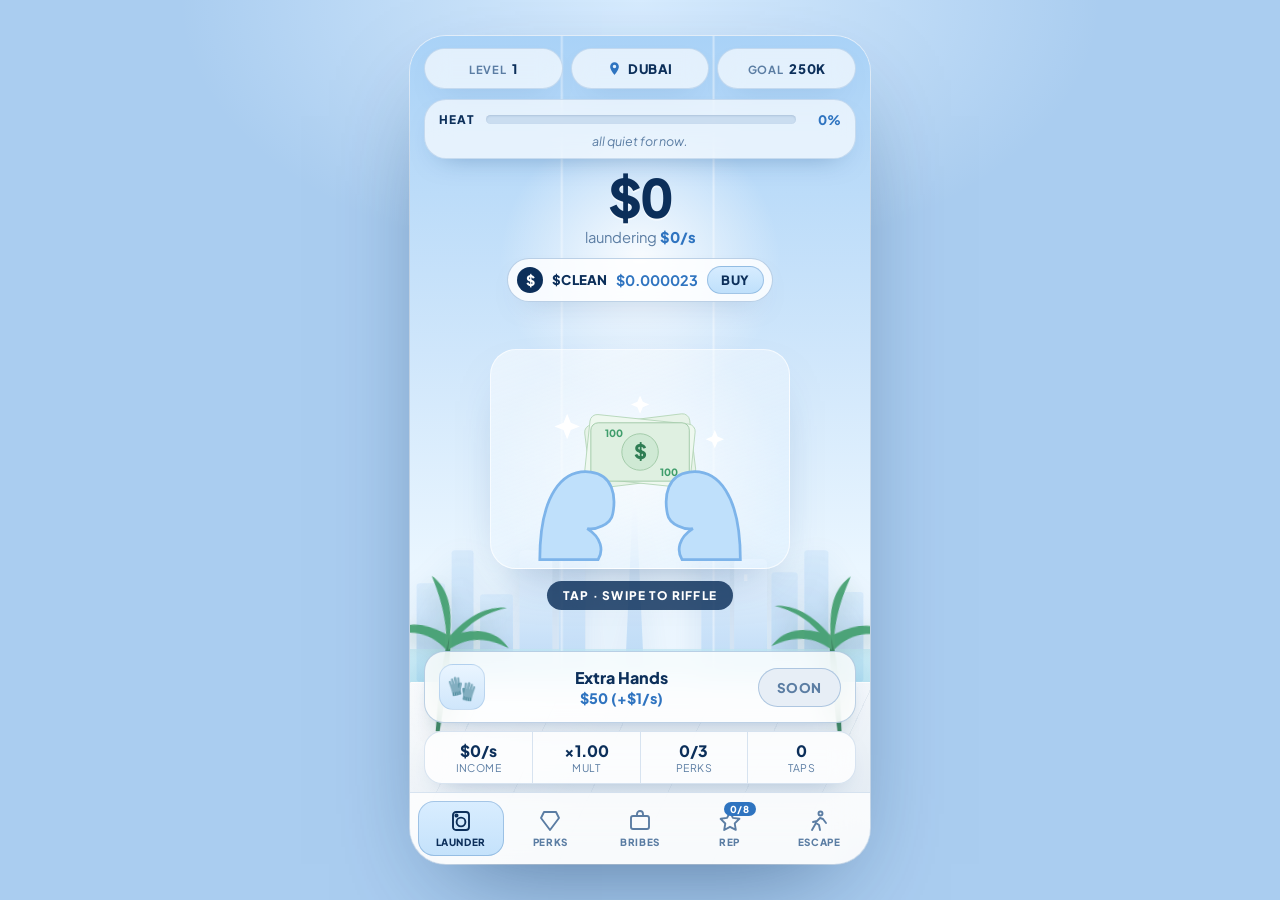
==== clean-hands-game/index.html @ 732ecd37 "game: standalone Clean Hands, Dirty Money design deliverable A self-contained tap+idle launderer bui" ====
<!doctype html>
<html lang="en">
  <head>
    <meta charset="UTF-8" />
    <meta
      name="viewport"
      content="width=device-width, initial-scale=1.0, maximum-scale=1.0, user-scalable=no, viewport-fit=cover"
    />
    <title>Clean Hands, Dirty Money</title>
    <meta name="theme-color" content="#bfe1ff" />
    <link rel="preconnect" href="https://fonts.googleapis.com" />
    <link rel="preconnect" href="https://fonts.gstatic.com" crossorigin />
    <link
      href="https://fonts.googleapis.com/css2?family=Fraunces:opsz,wght@9..144,500;9..144,600;9..144,700&family=Plus+Jakarta+Sans:wght@500;600;700;800&display=swap"
      rel="stylesheet"
    />
    <link rel="stylesheet" href="game.css" />
  </head>
  <body>
    <div class="phone" id="app">
      <!-- ===================== SCENE (parallax background) ===================== -->
      <div class="scene" id="scene" aria-hidden="true">
        <div class="sky"></div>
        <div class="sun"></div>
        <svg class="skyline" viewBox="0 0 420 240" preserveAspectRatio="xMidYMax meet">
          <defs>
            <linearGradient id="tower" x1="0" y1="0" x2="0" y2="1">
              <stop offset="0" stop-color="#cfe6fb" />
              <stop offset="1" stop-color="#9cc4ee" />
            </linearGradient>
            <linearGradient id="towerHi" x1="0" y1="0" x2="0" y2="1">
              <stop offset="0" stop-color="#eaf5ff" />
              <stop offset="1" stop-color="#b6d6f5" />
            </linearGradient>
          </defs>
          <!-- back row -->
          <g fill="url(#tower)" opacity="0.7">
            <rect x="6" y="150" width="26" height="90" rx="3" />
            <rect x="38" y="120" width="20" height="120" rx="3" />
            <rect x="64" y="160" width="30" height="80" rx="3" />
            <rect x="330" y="140" width="24" height="100" rx="3" />
            <rect x="360" y="120" width="22" height="120" rx="3" />
            <rect x="388" y="158" width="26" height="82" rx="3" />
          </g>
          <!-- front row -->
          <g fill="url(#towerHi)">
            <rect x="100" y="120" width="30" height="120" rx="4" />
            <rect x="136" y="96" width="24" height="144" rx="4" />
            <rect x="266" y="104" width="26" height="136" rx="4" />
            <rect x="296" y="128" width="30" height="112" rx="4" />
            <!-- Burj-like spire -->
            <path d="M196 240 L205 40 L214 240 Z" />
            <rect x="201" y="20" width="8" height="36" rx="3" />
          </g>
          <!-- window dots -->
          <g fill="#ffffff" opacity="0.5">
            <rect x="142" y="110" width="3" height="6" />
            <rect x="150" y="124" width="3" height="6" />
            <rect x="272" y="118" width="3" height="6" />
            <rect x="305" y="142" width="3" height="6" />
          </g>
        </svg>
        <div class="lagoon"></div>
        <div class="floor"></div>
        <div class="mullions"></div>
        <svg class="palm palm-l" viewBox="0 0 120 160">
          <g fill="#3f9d6b">
            <path d="M60 160 C58 110 56 80 60 60 C64 80 66 110 64 160 Z" fill="#2f7d54" />
            <path d="M60 64 C30 50 12 56 0 70 C26 60 44 64 60 78 Z" />
            <path d="M60 64 C40 36 20 30 6 30 C30 38 44 50 60 76 Z" />
            <path d="M60 64 C60 30 70 14 84 6 C72 30 66 44 62 74 Z" />
            <path d="M60 64 C92 50 110 56 120 70 C96 60 78 64 62 78 Z" />
          </g>
        </svg>
        <svg class="palm palm-r" viewBox="0 0 120 160">
          <g fill="#3f9d6b">
            <path d="M60 160 C58 110 56 80 60 60 C64 80 66 110 64 160 Z" fill="#2f7d54" />
            <path d="M60 64 C30 50 12 56 0 70 C26 60 44 64 60 78 Z" />
            <path d="M60 64 C40 36 20 30 6 30 C30 38 44 50 60 76 Z" />
            <path d="M60 64 C60 30 70 14 84 6 C72 30 66 44 62 74 Z" />
            <path d="M60 64 C92 50 110 56 120 70 C96 60 78 64 62 78 Z" />
          </g>
        </svg>
      </div>

      <!-- ===================== HUD (top) ===================== -->
      <header class="hud">
        <div class="pills">
          <div class="pill"><span class="pk">LEVEL</span><span class="pv" id="ui-level">1</span></div>
          <button class="pill loc" id="ui-loc-btn" type="button">
            <svg viewBox="0 0 24 24" class="pin"><path d="M12 2a7 7 0 0 0-7 7c0 5 7 13 7 13s7-8 7-13a7 7 0 0 0-7-7Zm0 9.5A2.5 2.5 0 1 1 12 6a2.5 2.5 0 0 1 0 5.5Z"/></svg>
            <span id="ui-loc">DUBAI</span>
          </button>
          <div class="pill"><span class="pk">GOAL</span><span class="pv" id="ui-goal">10K</span></div>
        </div>

        <div class="heat card">
          <div class="heat-line">
            <span class="heat-k">HEAT</span>
            <div class="heat-track"><i class="heat-fill" id="ui-heatfill"></i></div>
            <span class="heat-v" id="ui-heatpct">0%</span>
          </div>
          <div class="heat-sub" id="ui-heatsub">all quiet for now.</div>
        </div>

        <div class="counter">
          <div class="cash" id="ui-cash">$0</div>
          <div class="rate">laundering <b id="ui-rate">$0/s</b></div>
        </div>

        <button class="clean" id="ui-buy" type="button">
          <span class="clean-ico">$</span>
          <span class="clean-name">$CLEAN</span>
          <span class="clean-price" id="ui-price">$0.000023</span>
          <span class="clean-go">BUY</span>
        </button>
      </header>

      <!-- ===================== STAGE ===================== -->
      <main class="stage">
        <section class="view view-launder" id="view-launder">
          <button class="tap" id="ui-tap" type="button" aria-label="Launder money">
            <span class="tap-glow"></span>
            <span class="tap-card">
              <svg class="hands" viewBox="0 0 300 220">
                <!-- cash fan -->
                <g class="cash-stack">
                  <rect x="92" y="66" width="116" height="70" rx="8" fill="#e7f3e8" stroke="#b7d8bb" transform="rotate(-7 150 100)"/>
                  <rect x="92" y="66" width="116" height="70" rx="8" fill="#eef8ef" stroke="#b7d8bb" transform="rotate(6 150 100)"/>
                  <rect x="96" y="70" width="108" height="64" rx="8" fill="#dff0e1" stroke="#9fc9a5"/>
                  <circle cx="150" cy="102" r="20" fill="#cfe9d4" stroke="#9fc9a5"/>
                  <text x="150" y="110" text-anchor="middle" font-size="22" font-weight="800" fill="#2f7d54">$</text>
                  <text x="112" y="86" font-size="11" font-weight="800" fill="#3f9d6b">100</text>
                  <text x="172" y="128" font-size="11" font-weight="800" fill="#3f9d6b">100</text>
                </g>
                <!-- gloved hands -->
                <g class="glove glove-l">
                  <path d="M40 220 C40 150 64 120 96 124 C120 127 124 150 120 170 C118 182 100 188 92 186 C108 196 110 210 104 220 Z" fill="#bfe0fb" stroke="#7db4ea" stroke-width="3"/>
                </g>
                <g class="glove glove-r">
                  <path d="M260 220 C260 150 236 120 204 124 C180 127 176 150 180 170 C182 182 200 188 208 186 C192 196 190 210 196 220 Z" fill="#bfe0fb" stroke="#7db4ea" stroke-width="3"/>
                </g>
                <!-- sparkles -->
                <g class="sparks" fill="#ffffff">
                  <path d="M70 60 l4 10 10 4 -10 4 -4 10 -4 -10 -10 -4 10 -4 Z"/>
                  <path d="M232 78 l3 7 7 3 -7 3 -3 7 -3 -7 -7 -3 7 -3 Z"/>
                  <path d="M150 40 l3 7 7 3 -7 3 -3 7 -3 -7 -7 -3 7 -3 Z"/>
                </g>
              </svg>
            </span>
            <span class="tap-hint">TAP · SWIPE TO RIFFLE</span>
            <span class="floaters" id="ui-floaters"></span>
          </button>
        </section>

        <section class="view panel" id="view-perks" hidden><div class="list" id="list-perks"></div></section>
        <section class="view panel" id="view-bribes" hidden><div class="list" id="list-bribes"></div></section>
        <section class="view panel" id="view-rep" hidden><div class="list" id="list-rep"></div></section>
        <section class="view panel" id="view-escape" hidden><div class="list" id="list-escape"></div></section>
      </main>

      <!-- ===================== DOCK (featured upgrade + stats) ===================== -->
      <div class="dock" id="ui-dock">
        <button class="feat" id="ui-feat" type="button">
          <span class="feat-ico" id="ui-feat-ico">🧤</span>
          <span class="feat-meta">
            <b id="ui-feat-name">Extra Hands</b>
            <i id="ui-feat-cost">$50</i>
          </span>
          <span class="feat-cta" id="ui-feat-cta">BUY</span>
        </button>
        <div class="stats">
          <div class="stat"><b id="ui-s1">$0/s</b><span>income</span></div>
          <div class="stat"><b id="ui-s2">×1</b><span>mult</span></div>
          <div class="stat"><b id="ui-s3">0/3</b><span>perks</span></div>
          <div class="stat"><b id="ui-s4">0</b><span>taps</span></div>
        </div>
      </div>

      <!-- ===================== BOTTOM NAV ===================== -->
      <nav class="nav" id="ui-nav">
        <button class="nav-btn on" data-tab="launder" type="button">
          <svg viewBox="0 0 24 24"><rect x="4" y="3" width="16" height="18" rx="3"/><circle cx="12" cy="13" r="4.4"/><circle cx="7.5" cy="6.5" r="1.1"/></svg>
          <span>LAUNDER</span>
        </button>
        <button class="nav-btn" data-tab="perks" type="button">
          <svg viewBox="0 0 24 24"><path d="M6 3h12l3 6-9 12L3 9z"/></svg>
          <span>PERKS</span>
        </button>
        <button class="nav-btn" data-tab="bribes" type="button">
          <svg viewBox="0 0 24 24"><rect x="3" y="7" width="18" height="13" rx="2"/><path d="M9 7V5a3 3 0 0 1 6 0v2"/></svg>
          <span>BRIBES</span>
        </button>
        <button class="nav-btn" data-tab="rep" type="button">
          <svg viewBox="0 0 24 24"><path d="M12 3l2.9 5.9 6.5.9-4.7 4.6 1.1 6.5L12 17.8 6.2 21l1.1-6.5L2.6 9.8l6.5-.9z"/></svg>
          <span>REP</span>
          <i class="badge" id="ui-repbadge">0/8</i>
        </button>
        <button class="nav-btn" data-tab="escape" type="button">
          <svg viewBox="0 0 24 24"><circle cx="13.5" cy="4.5" r="2"/><path d="M5 21l4-7 3 2 1 5M13 9l-3 3-4 1M13 9l3 1 3 4"/></svg>
          <span>ESCAPE</span>
        </button>
      </nav>

      <!-- ===================== OVERLAYS ===================== -->
      <div class="bust" id="ui-bust"><div class="bust-card"><b>BUSTED</b><span id="ui-bust-sub">the feds took a cut.</span></div></div>
      <div class="hype" id="ui-hype"></div>
      <div class="toast" id="ui-toast"></div>
    </div>

    <script src="game.js"></script>
  </body>
</html>
---- clean-hands-game/game.css ----
/* ======================================================================
   Clean Hands, Dirty Money — standalone game styles
   Light, airy, luxury. Glassmorphism over a Dubai skyline scene.
   ====================================================================== */
:root {
  --sky-1: #bfe1ff;
  --sky-2: #e7f4ff;
  --sky-3: #f4faff;
  --ink: #143a63;
  --ink-deep: #0c2f5a;
  --ink-2: #2f74c0;
  --muted: #5b7da3;
  --glass: rgba(255, 255, 255, 0.66);
  --glass-2: rgba(255, 255, 255, 0.82);
  --line: rgba(27, 93, 166, 0.16);
  --line-2: rgba(27, 93, 166, 0.28);
  --green: #2f9e63;
  --amber: #ff9f43;
  --red: #ff5a4d;
  --gold: #e8b53a;
  --shadow: 0 22px 54px -30px rgba(20, 70, 130, 0.55);
  --shadow-sm: 0 12px 28px -18px rgba(20, 70, 130, 0.5);
  --r: 22px;
}
* {
  margin: 0;
  padding: 0;
  box-sizing: border-box;
  -webkit-tap-highlight-color: transparent;
}
:focus-visible {
  outline: 2.5px solid var(--ink-deep);
  outline-offset: 2px;
  border-radius: 6px;
}
html,
body {
  height: 100%;
}
body {
  font-family: 'Plus Jakarta Sans', system-ui, sans-serif;
  color: var(--ink);
  background: #cfe6fb;
  overflow: hidden;
  -webkit-font-smoothing: antialiased;
}

/* phone frame — centered, mobile-first */
.phone {
  position: relative;
  width: min(100vw, 460px);
  height: 100dvh;
  max-height: 940px;
  margin: 0 auto;
  overflow: hidden;
  display: flex;
  flex-direction: column;
  isolation: isolate;
  background: linear-gradient(var(--sky-1), var(--sky-2) 46%, var(--sky-3));
  box-shadow: 0 0 0 1px rgba(255, 255, 255, 0.5);
}
@media (min-width: 480px) {
  body {
    display: grid;
    place-items: center;
    background:
      radial-gradient(60% 50% at 50% 0, #d7ecff 0, transparent 60%), #aacdf0;
  }
  .phone {
    height: 92dvh;
    border-radius: 36px;
    box-shadow: 0 40px 100px -40px rgba(12, 47, 90, 0.6), 0 0 0 1px rgba(255, 255, 255, 0.6);
  }
}

/* ============================ SCENE ============================ */
.scene {
  position: absolute;
  inset: 0;
  z-index: 0;
  pointer-events: none;
  overflow: hidden;
}
.sky {
  position: absolute;
  inset: 0;
  background: linear-gradient(#a9d2f7 0, #cfe6fb 38%, #eaf6ff 64%, #f6fbff 100%);
}
.sun {
  position: absolute;
  top: 8%;
  left: 50%;
  width: 320px;
  height: 320px;
  transform: translateX(-50%);
  background: radial-gradient(circle, rgba(255, 255, 255, 0.9), rgba(255, 255, 255, 0) 62%);
}
.skyline {
  position: absolute;
  bottom: 22%;
  left: 0;
  width: 100%;
  height: 42%;
  opacity: 0.92;
  filter: drop-shadow(0 10px 18px rgba(60, 110, 170, 0.18));
}
.lagoon {
  position: absolute;
  bottom: 18%;
  left: 0;
  width: 100%;
  height: 8%;
  background: linear-gradient(#bfe6f2, #8fd2e6);
  opacity: 0.7;
}
.floor {
  position: absolute;
  bottom: 0;
  left: 0;
  width: 100%;
  height: 22%;
  background:
    linear-gradient(120deg, rgba(255, 255, 255, 0.5) 0, transparent 40%),
    linear-gradient(#f3f7fb, #dde7f0);
  box-shadow: inset 0 1px 0 rgba(255, 255, 255, 0.8);
}
.floor::after {
  content: '';
  position: absolute;
  inset: 0;
  background:
    repeating-linear-gradient(115deg, rgba(190, 205, 220, 0.25) 0 1px, transparent 1px 70px);
}
/* floor-to-ceiling window mullions */
.mullions {
  position: absolute;
  inset: 0 0 22% 0;
  background:
    linear-gradient(90deg, transparent 0, transparent calc(33% - 2px), rgba(255, 255, 255, 0.7) 33%, transparent calc(33% + 2px)),
    linear-gradient(90deg, transparent 0, transparent calc(66% - 2px), rgba(255, 255, 255, 0.7) 66%, transparent calc(66% + 2px));
  opacity: 0.6;
}
.palm {
  position: absolute;
  width: 120px;
  height: 160px;
  bottom: 16%;
  opacity: 0.9;
  filter: drop-shadow(0 8px 10px rgba(40, 90, 60, 0.25));
}
.palm-l {
  left: -22px;
  transform: scaleX(-1) rotate(-6deg);
}
.palm-r {
  right: -22px;
  transform: rotate(-4deg);
}

/* ============================ HUD ============================ */
.hud {
  position: relative;
  z-index: 3;
  padding: max(12px, env(safe-area-inset-top)) 14px 6px;
  display: flex;
  flex-direction: column;
  gap: 10px;
}
.card {
  background: var(--glass);
  border: 1.5px solid var(--line);
  border-radius: var(--r);
  backdrop-filter: blur(14px);
  -webkit-backdrop-filter: blur(14px);
  box-shadow: var(--shadow-sm);
}
.pills {
  display: flex;
  gap: 8px;
}
.pill {
  flex: 1;
  display: flex;
  align-items: center;
  justify-content: center;
  gap: 6px;
  padding: 11px 8px;
  background: var(--glass);
  border: 1.5px solid var(--line);
  border-radius: 100px;
  backdrop-filter: blur(12px);
  -webkit-backdrop-filter: blur(12px);
  box-shadow: var(--shadow-sm);
  font-size: 0.82rem;
}
.pill.loc {
  font-family: inherit;
  cursor: pointer;
  transition: transform 0.15s, border-color 0.15s;
}
.pill.loc:active {
  transform: scale(0.96);
}
.pin {
  width: 15px;
  height: 15px;
  fill: var(--ink-2);
}
.pk {
  color: var(--muted);
  font-weight: 700;
  letter-spacing: 0.06em;
  font-size: 0.7rem;
}
.pv,
.pill.loc span {
  color: var(--ink-deep);
  font-weight: 800;
  letter-spacing: 0.04em;
}

/* heat */
.heat {
  padding: 11px 14px 9px;
}
.heat-line {
  display: flex;
  align-items: center;
  gap: 11px;
}
.heat-k {
  font-size: 0.74rem;
  font-weight: 800;
  letter-spacing: 0.1em;
  color: var(--ink-deep);
}
.heat-track {
  flex: 1;
  height: 9px;
  border-radius: 100px;
  background: rgba(180, 205, 230, 0.55);
  overflow: hidden;
  box-shadow: inset 0 1px 2px rgba(40, 80, 130, 0.18);
}
.heat-fill {
  display: block;
  height: 100%;
  width: 0%;
  border-radius: 100px;
  background: linear-gradient(90deg, #7ed3a3, #ffcf5a 55%, #ff7a5c);
  background-size: 240px 100%;
  transition: width 0.35s ease;
}
.heat-v {
  font-size: 0.82rem;
  font-weight: 800;
  color: var(--ink-2);
  min-width: 34px;
  text-align: right;
}
.heat-sub {
  margin-top: 5px;
  text-align: center;
  font-size: 0.78rem;
  font-style: italic;
  color: var(--muted);
}
.heat.hot {
  animation: heat-shake 0.5s ease infinite;
}
@keyframes heat-shake {
  0%, 100% { transform: translateX(0); }
  25% { transform: translateX(-2px); }
  75% { transform: translateX(2px); }
}

/* counter */
.counter {
  text-align: center;
  margin-top: 2px;
}
.cash {
  font-weight: 800;
  font-size: clamp(2.3rem, 11vw, 3.3rem);
  line-height: 1;
  letter-spacing: -0.02em;
  color: var(--ink-deep);
  text-shadow: 0 2px 0 rgba(255, 255, 255, 0.6);
  font-variant-numeric: tabular-nums;
}
.cash.pop {
  animation: cash-pop 0.18s ease;
}
@keyframes cash-pop {
  50% { transform: scale(1.035); }
}
.rate {
  margin-top: 4px;
  font-size: 0.92rem;
  color: var(--muted);
}
.rate b {
  color: var(--ink-2);
  font-weight: 800;
}

/* $CLEAN chip */
.clean {
  align-self: center;
  display: inline-flex;
  align-items: center;
  gap: 9px;
  margin-top: 2px;
  padding: 7px 8px 7px 9px;
  background: var(--glass-2);
  border: 1.5px solid var(--line-2);
  border-radius: 100px;
  backdrop-filter: blur(12px);
  -webkit-backdrop-filter: blur(12px);
  box-shadow: var(--shadow-sm);
  font-family: inherit;
  cursor: pointer;
  transition: transform 0.15s;
}
.clean:active {
  transform: scale(0.96);
}
.clean-ico {
  display: grid;
  place-items: center;
  width: 26px;
  height: 26px;
  border-radius: 50%;
  background: var(--ink-deep);
  color: #fff;
  font-weight: 800;
  font-size: 0.9rem;
}
.clean-name {
  font-weight: 800;
  color: var(--ink-deep);
  letter-spacing: 0.01em;
}
.clean-price {
  color: var(--ink-2);
  font-weight: 700;
  font-size: 0.9rem;
}
.clean-go {
  padding: 5px 13px;
  border-radius: 100px;
  background: linear-gradient(180deg, #d6ecff, #bfe0fb);
  border: 1px solid var(--line-2);
  color: var(--ink-deep);
  font-weight: 800;
  font-size: 0.8rem;
  letter-spacing: 0.04em;
}

/* ============================ STAGE ============================ */
.stage {
  position: relative;
  z-index: 2;
  flex: 1 1 auto;
  min-height: 0;
  display: flex;
}
.view {
  flex: 1;
  min-height: 0;
  display: flex;
}
.view[hidden] {
  display: none;
}

/* tap zone */
.view-launder {
  align-items: center;
  justify-content: center;
}
.tap {
  position: relative;
  flex: 1;
  align-self: stretch;
  display: flex;
  flex-direction: column;
  align-items: center;
  justify-content: center;
  gap: 12px;
  border: 0;
  background: transparent;
  cursor: pointer;
  font-family: inherit;
}
.tap-glow {
  position: absolute;
  width: min(76vw, 320px);
  aspect-ratio: 1;
  border-radius: 50%;
  background: radial-gradient(circle, rgba(255, 255, 255, 0.85), rgba(190, 224, 251, 0) 64%);
  animation: breathe 3.4s ease-in-out infinite;
}
@keyframes breathe {
  0%, 100% { transform: scale(1); opacity: 0.85; }
  50% { transform: scale(1.07); opacity: 1; }
}
.tap-card {
  position: relative;
  width: min(72vw, 300px);
  aspect-ratio: 300 / 220;
  display: grid;
  place-items: center;
  border-radius: 26px;
  background: linear-gradient(160deg, rgba(255, 255, 255, 0.55), rgba(214, 236, 255, 0.25));
  border: 1.5px solid rgba(255, 255, 255, 0.7);
  box-shadow: var(--shadow);
  transition: transform 0.08s ease;
}
.tap:active .tap-card {
  transform: scale(0.95);
}
.hands {
  width: 92%;
  height: 92%;
  overflow: visible;
}
.cash-stack {
  transform-origin: 150px 100px;
}
.tap:active .cash-stack {
  animation: riffle 0.22s ease;
}
@keyframes riffle {
  50% { transform: translateY(-6px) rotate(-2deg); }
}
.sparks {
  animation: twinkle 2.6s ease-in-out infinite;
}
@keyframes twinkle {
  0%, 100% { opacity: 0.45; }
  50% { opacity: 1; }
}
.tap-hint {
  position: relative;
  padding: 7px 16px;
  border-radius: 100px;
  background: rgba(12, 47, 90, 0.82);
  color: #fff;
  font-size: 0.74rem;
  font-weight: 800;
  letter-spacing: 0.1em;
}

/* floating +$ on tap */
.floaters {
  position: absolute;
  inset: 0;
  pointer-events: none;
  overflow: visible;
}
.float {
  position: absolute;
  font-weight: 800;
  font-size: 1.1rem;
  color: var(--green);
  text-shadow: 0 1px 0 #fff;
  animation: floatup 0.9s ease-out forwards;
}
@keyframes floatup {
  0% { transform: translateY(0) scale(0.8); opacity: 0; }
  20% { opacity: 1; }
  100% { transform: translateY(-90px) scale(1.15); opacity: 0; }
}

/* ============================ PANELS (perks/bribes/rep/escape) ============================ */
.panel {
  display: block;
  overflow-y: auto;
  padding: 4px 14px 14px;
  -webkit-overflow-scrolling: touch;
}
.panel[hidden] {
  display: none;
}
.list {
  display: flex;
  flex-direction: column;
  gap: 10px;
}
.item {
  display: flex;
  align-items: center;
  gap: 12px;
  padding: 13px 14px;
  border: 0;
  width: 100%;
  text-align: left;
  background: var(--glass-2);
  border: 1.5px solid var(--line);
  border-radius: 18px;
  backdrop-filter: blur(12px);
  -webkit-backdrop-filter: blur(12px);
  box-shadow: var(--shadow-sm);
  font-family: inherit;
  cursor: pointer;
  transition: transform 0.12s, border-color 0.15s, opacity 0.2s;
}
.item:active {
  transform: scale(0.98);
}
.item.afford {
  border-color: var(--line-2);
}
.item.locked {
  opacity: 0.55;
  cursor: not-allowed;
}
.item.done {
  border-color: rgba(47, 158, 99, 0.5);
  background: rgba(223, 245, 230, 0.7);
}
.item-ico {
  display: grid;
  place-items: center;
  width: 44px;
  height: 44px;
  flex: none;
  border-radius: 13px;
  background: linear-gradient(180deg, #eaf5ff, #d6ecff);
  border: 1px solid var(--line);
  font-size: 1.4rem;
}
.item-meta {
  flex: 1;
  min-width: 0;
}
.item-meta b {
  display: block;
  color: var(--ink-deep);
  font-weight: 800;
  font-size: 0.96rem;
}
.item-meta span {
  display: block;
  color: var(--muted);
  font-size: 0.78rem;
  margin-top: 1px;
}
.item-cta {
  flex: none;
  padding: 8px 14px;
  border-radius: 100px;
  background: linear-gradient(180deg, #d6ecff, #bfe0fb);
  border: 1px solid var(--line-2);
  color: var(--ink-deep);
  font-weight: 800;
  font-size: 0.82rem;
  white-space: nowrap;
}
.item.locked .item-cta {
  background: #e7eef6;
  color: var(--muted);
}
.panel-head {
  text-align: center;
  padding: 6px 0 2px;
}
.panel-head h2 {
  font-family: 'Fraunces', serif;
  font-size: 1.3rem;
  color: var(--ink-deep);
}
.panel-head p {
  color: var(--muted);
  font-size: 0.84rem;
  margin-top: 2px;
}

/* ============================ DOCK ============================ */
.dock {
  position: relative;
  z-index: 3;
  padding: 0 14px 8px;
  display: flex;
  flex-direction: column;
  gap: 8px;
}
.feat {
  display: flex;
  align-items: center;
  gap: 13px;
  padding: 12px 14px;
  width: 100%;
  background: var(--glass-2);
  border: 1.5px solid var(--line-2);
  border-radius: 20px;
  backdrop-filter: blur(14px);
  -webkit-backdrop-filter: blur(14px);
  box-shadow: var(--shadow-sm);
  font-family: inherit;
  cursor: pointer;
  transition: transform 0.12s, box-shadow 0.2s;
}
.feat:active {
  transform: scale(0.985);
}
.feat.afford {
  box-shadow: 0 0 0 2px rgba(47, 158, 99, 0.35), var(--shadow-sm);
}
.feat-ico {
  display: grid;
  place-items: center;
  width: 46px;
  height: 46px;
  flex: none;
  border-radius: 14px;
  background: linear-gradient(180deg, #eaf5ff, #cfe6fb);
  border: 1px solid var(--line);
  font-size: 1.5rem;
}
.feat-meta {
  flex: 1;
  min-width: 0;
}
.feat-meta b {
  display: block;
  color: var(--ink-deep);
  font-weight: 800;
  font-size: 1rem;
}
.feat-meta i {
  display: block;
  color: var(--ink-2);
  font-weight: 800;
  font-style: normal;
  font-size: 0.9rem;
  margin-top: 1px;
}
.feat-cta {
  flex: none;
  padding: 10px 18px;
  border-radius: 100px;
  background: linear-gradient(180deg, #d6ecff, #bfe0fb);
  border: 1px solid var(--line-2);
  color: var(--ink-deep);
  font-weight: 800;
  letter-spacing: 0.04em;
}
.feat.poor .feat-cta {
  background: #e7eef6;
  color: var(--muted);
}
.dock.hidden {
  display: none;
}

.stats {
  display: flex;
  background: var(--glass-2);
  border: 1.5px solid var(--line);
  border-radius: 18px;
  overflow: hidden;
  backdrop-filter: blur(12px);
  -webkit-backdrop-filter: blur(12px);
  box-shadow: var(--shadow-sm);
}
.stat {
  flex: 1;
  text-align: center;
  padding: 9px 4px;
  border-left: 1px solid var(--line);
}
.stat:first-child {
  border-left: 0;
}
.stat b {
  display: block;
  color: var(--ink-deep);
  font-weight: 800;
  font-size: 0.98rem;
}
.stat span {
  display: block;
  color: var(--muted);
  font-size: 0.66rem;
  letter-spacing: 0.04em;
  text-transform: uppercase;
  margin-top: 1px;
}

/* ============================ NAV ============================ */
.nav {
  position: relative;
  z-index: 4;
  display: flex;
  gap: 4px;
  padding: 8px 8px max(8px, env(safe-area-inset-bottom));
  background: rgba(255, 255, 255, 0.78);
  backdrop-filter: blur(18px);
  -webkit-backdrop-filter: blur(18px);
  border-top: 1.5px solid var(--line);
}
.nav-btn {
  position: relative;
  flex: 1;
  display: flex;
  flex-direction: column;
  align-items: center;
  gap: 3px;
  padding: 8px 2px;
  border: 0;
  border-radius: 16px;
  background: transparent;
  color: var(--muted);
  font-family: inherit;
  font-size: 0.62rem;
  font-weight: 800;
  letter-spacing: 0.06em;
  cursor: pointer;
  transition: color 0.15s, background 0.15s, transform 0.1s;
}
.nav-btn svg {
  width: 24px;
  height: 24px;
  fill: none;
  stroke: currentColor;
  stroke-width: 1.9;
  stroke-linecap: round;
  stroke-linejoin: round;
}
.nav-btn[data-tab='launder'] svg,
.nav-btn[data-tab='perks'] svg {
  fill: none;
}
.nav-btn:active {
  transform: scale(0.92);
}
.nav-btn.on {
  color: var(--ink-deep);
  background: linear-gradient(180deg, #d9edff, #c4e2fb);
  box-shadow: inset 0 0 0 1px var(--line-2);
}
.badge {
  position: absolute;
  top: 1px;
  right: calc(50% - 26px);
  padding: 1px 6px;
  border-radius: 100px;
  background: var(--ink-2);
  color: #fff;
  font-size: 0.6rem;
  font-weight: 800;
  font-style: normal;
}

/* ============================ OVERLAYS ============================ */
.bust {
  position: absolute;
  inset: 0;
  z-index: 9;
  display: grid;
  place-items: center;
  background: rgba(255, 90, 77, 0.18);
  backdrop-filter: blur(2px);
  opacity: 0;
  pointer-events: none;
  transition: opacity 0.2s;
}
.bust.show {
  opacity: 1;
  animation: flash 0.5s ease;
}
@keyframes flash {
  0%, 100% { background: rgba(255, 90, 77, 0.1); }
  30% { background: rgba(255, 90, 77, 0.32); }
}
.bust-card {
  text-align: center;
  padding: 22px 34px;
  border-radius: 22px;
  background: rgba(255, 255, 255, 0.92);
  border: 2px solid var(--red);
  box-shadow: var(--shadow);
  transform: scale(0.8);
  transition: transform 0.25s cubic-bezier(0.2, 0.9, 0.3, 1.4);
}
.bust.show .bust-card {
  transform: scale(1);
}
.bust-card b {
  display: block;
  font-family: 'Fraunces', serif;
  font-size: 2rem;
  color: var(--red);
  letter-spacing: 0.02em;
}
.bust-card span {
  color: var(--muted);
  font-size: 0.84rem;
}

.hype {
  position: absolute;
  inset: 0;
  z-index: 8;
  pointer-events: none;
  overflow: hidden;
}
.confetti {
  position: absolute;
  top: -12px;
  width: 9px;
  height: 14px;
  border-radius: 2px;
  animation: fall linear forwards;
}
@keyframes fall {
  to {
    transform: translateY(110vh) rotate(720deg);
    opacity: 0.2;
  }
}

.toast {
  position: absolute;
  left: 50%;
  bottom: 84px;
  z-index: 10;
  transform: translate(-50%, 12px);
  padding: 11px 18px;
  border-radius: 100px;
  background: rgba(12, 47, 90, 0.94);
  color: #fff;
  font-weight: 700;
  font-size: 0.86rem;
  box-shadow: var(--shadow);
  opacity: 0;
  pointer-events: none;
  transition: opacity 0.25s, transform 0.25s;
}
.toast.show {
  opacity: 1;
  transform: translate(-50%, 0);
}

@media (prefers-reduced-motion: reduce) {
  *,
  *::before,
  *::after {
    animation-duration: 0.01ms !important;
    animation-iteration-count: 1 !important;
    transition-duration: 0.01ms !important;
  }
}
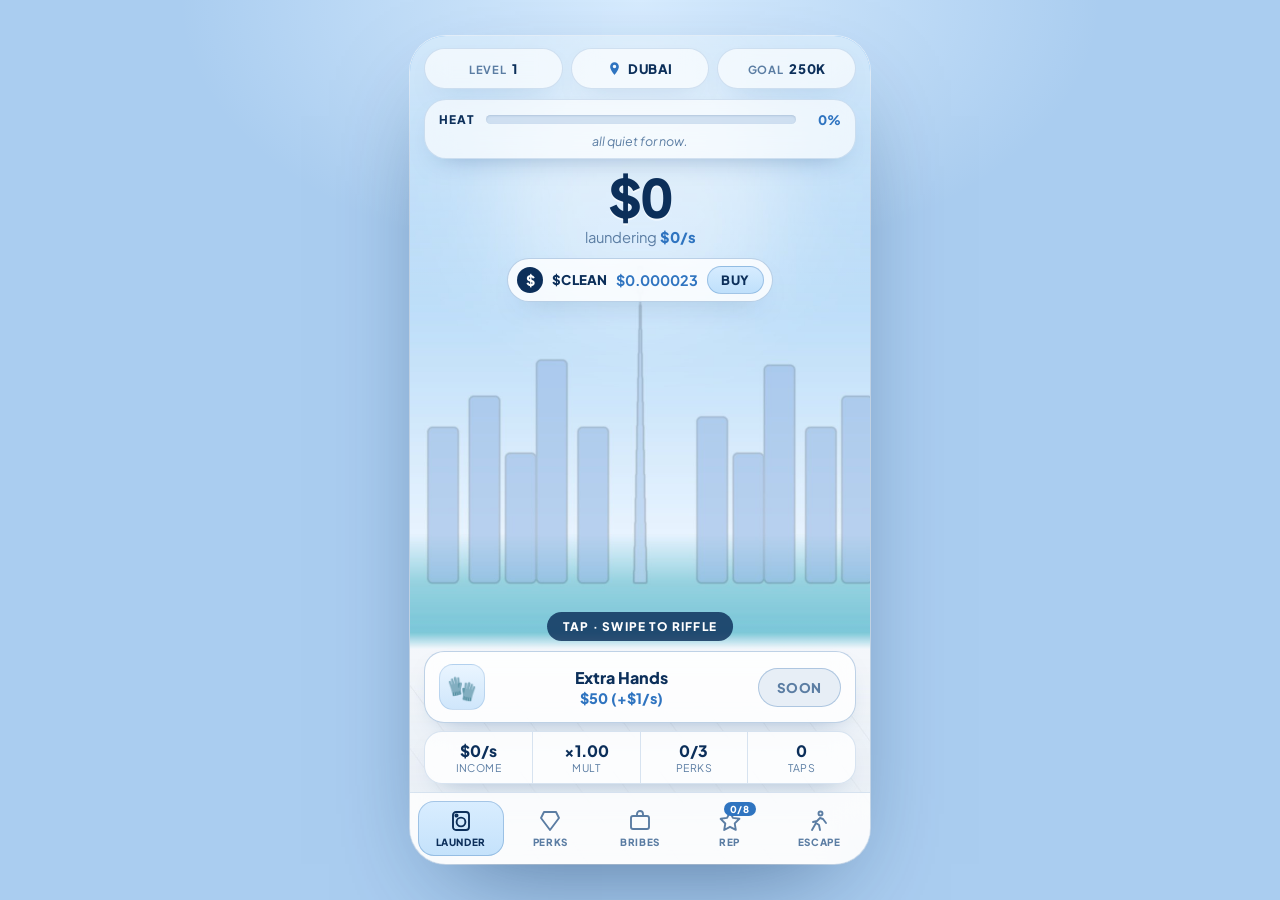
==== commit 5775ca22: "game: full-bleed background-image hero (drop in real art) + tap polish Replace the hand-drawn SVG ha" ====
--- a/clean-hands-game/index.html
+++ b/clean-hands-game/index.html
@@ -19,71 +19,16 @@
   <body>
     <div class="phone" id="app">
       <!-- ===================== SCENE (parallax background) ===================== -->
-      <div class="scene" id="scene" aria-hidden="true">
-        <div class="sky"></div>
-        <div class="sun"></div>
-        <svg class="skyline" viewBox="0 0 420 240" preserveAspectRatio="xMidYMax meet">
-          <defs>
-            <linearGradient id="tower" x1="0" y1="0" x2="0" y2="1">
-              <stop offset="0" stop-color="#cfe6fb" />
-              <stop offset="1" stop-color="#9cc4ee" />
-            </linearGradient>
-            <linearGradient id="towerHi" x1="0" y1="0" x2="0" y2="1">
-              <stop offset="0" stop-color="#eaf5ff" />
-              <stop offset="1" stop-color="#b6d6f5" />
-            </linearGradient>
-          </defs>
-          <!-- back row -->
-          <g fill="url(#tower)" opacity="0.7">
-            <rect x="6" y="150" width="26" height="90" rx="3" />
-            <rect x="38" y="120" width="20" height="120" rx="3" />
-            <rect x="64" y="160" width="30" height="80" rx="3" />
-            <rect x="330" y="140" width="24" height="100" rx="3" />
-            <rect x="360" y="120" width="22" height="120" rx="3" />
-            <rect x="388" y="158" width="26" height="82" rx="3" />
-          </g>
-          <!-- front row -->
-          <g fill="url(#towerHi)">
-            <rect x="100" y="120" width="30" height="120" rx="4" />
-            <rect x="136" y="96" width="24" height="144" rx="4" />
-            <rect x="266" y="104" width="26" height="136" rx="4" />
-            <rect x="296" y="128" width="30" height="112" rx="4" />
-            <!-- Burj-like spire -->
-            <path d="M196 240 L205 40 L214 240 Z" />
-            <rect x="201" y="20" width="8" height="36" rx="3" />
-          </g>
-          <!-- window dots -->
-          <g fill="#ffffff" opacity="0.5">
-            <rect x="142" y="110" width="3" height="6" />
-            <rect x="150" y="124" width="3" height="6" />
-            <rect x="272" y="118" width="3" height="6" />
-            <rect x="305" y="142" width="3" height="6" />
-          </g>
-        </svg>
-        <div class="lagoon"></div>
-        <div class="floor"></div>
-        <div class="mullions"></div>
-        <svg class="palm palm-l" viewBox="0 0 120 160">
-          <g fill="#3f9d6b">
-            <path d="M60 160 C58 110 56 80 60 60 C64 80 66 110 64 160 Z" fill="#2f7d54" />
-            <path d="M60 64 C30 50 12 56 0 70 C26 60 44 64 60 78 Z" />
-            <path d="M60 64 C40 36 20 30 6 30 C30 38 44 50 60 76 Z" />
-            <path d="M60 64 C60 30 70 14 84 6 C72 30 66 44 62 74 Z" />
-            <path d="M60 64 C92 50 110 56 120 70 C96 60 78 64 62 78 Z" />
-          </g>
-        </svg>
-        <svg class="palm palm-r" viewBox="0 0 120 160">
-          <g fill="#3f9d6b">
-            <path d="M60 160 C58 110 56 80 60 60 C64 80 66 110 64 160 Z" fill="#2f7d54" />
-            <path d="M60 64 C30 50 12 56 0 70 C26 60 44 64 60 78 Z" />
-            <path d="M60 64 C40 36 20 30 6 30 C30 38 44 50 60 76 Z" />
-            <path d="M60 64 C60 30 70 14 84 6 C72 30 66 44 62 74 Z" />
-            <path d="M60 64 C92 50 110 56 120 70 C96 60 78 64 62 78 Z" />
-          </g>
-        </svg>
+            <div class="scene" id="scene" aria-hidden="true">
+        <div class="scene-img" id="scene-img"></div>
+        <div class="scrim-top"></div>
+        <div class="scrim-bottom"></div>
+        <div class="scene-hint" id="scene-hint" hidden>
+          <b>Drop the scene image here</b>
+          <span>save it as <code>assets/scene-dubai.jpg</code> &mdash; hands + city, no UI</span>
+        </div>
       </div>
-
-      <!-- ===================== HUD (top) ===================== -->
+<!-- ===================== HUD (top) ===================== -->
       <header class="hud">
         <div class="pills">
           <div class="pill"><span class="pk">LEVEL</span><span class="pv" id="ui-level">1</span></div>
@@ -120,34 +65,7 @@
       <main class="stage">
         <section class="view view-launder" id="view-launder">
           <button class="tap" id="ui-tap" type="button" aria-label="Launder money">
-            <span class="tap-glow"></span>
-            <span class="tap-card">
-              <svg class="hands" viewBox="0 0 300 220">
-                <!-- cash fan -->
-                <g class="cash-stack">
-                  <rect x="92" y="66" width="116" height="70" rx="8" fill="#e7f3e8" stroke="#b7d8bb" transform="rotate(-7 150 100)"/>
-                  <rect x="92" y="66" width="116" height="70" rx="8" fill="#eef8ef" stroke="#b7d8bb" transform="rotate(6 150 100)"/>
-                  <rect x="96" y="70" width="108" height="64" rx="8" fill="#dff0e1" stroke="#9fc9a5"/>
-                  <circle cx="150" cy="102" r="20" fill="#cfe9d4" stroke="#9fc9a5"/>
-                  <text x="150" y="110" text-anchor="middle" font-size="22" font-weight="800" fill="#2f7d54">$</text>
-                  <text x="112" y="86" font-size="11" font-weight="800" fill="#3f9d6b">100</text>
-                  <text x="172" y="128" font-size="11" font-weight="800" fill="#3f9d6b">100</text>
-                </g>
-                <!-- gloved hands -->
-                <g class="glove glove-l">
-                  <path d="M40 220 C40 150 64 120 96 124 C120 127 124 150 120 170 C118 182 100 188 92 186 C108 196 110 210 104 220 Z" fill="#bfe0fb" stroke="#7db4ea" stroke-width="3"/>
-                </g>
-                <g class="glove glove-r">
-                  <path d="M260 220 C260 150 236 120 204 124 C180 127 176 150 180 170 C182 182 200 188 208 186 C192 196 190 210 196 220 Z" fill="#bfe0fb" stroke="#7db4ea" stroke-width="3"/>
-                </g>
-                <!-- sparkles -->
-                <g class="sparks" fill="#ffffff">
-                  <path d="M70 60 l4 10 10 4 -10 4 -4 10 -4 -10 -10 -4 10 -4 Z"/>
-                  <path d="M232 78 l3 7 7 3 -7 3 -3 7 -3 -7 -7 -3 7 -3 Z"/>
-                  <path d="M150 40 l3 7 7 3 -7 3 -3 7 -3 -7 -7 -3 7 -3 Z"/>
-                </g>
-              </svg>
-            </span>
+            <span class="tap-ring" id="ui-tapring"></span>
             <span class="tap-hint">TAP · SWIPE TO RIFFLE</span>
             <span class="floaters" id="ui-floaters"></span>
           </button>
--- a/clean-hands-game/game.css
+++ b/clean-hands-game/game.css
@@ -80,81 +80,71 @@
   z-index: 0;
   pointer-events: none;
   overflow: hidden;
-}
-.sky {
+  /* fallback wash until a scene image is dropped in */
+  background: linear-gradient(#a9d2f7 0, #cfe6fb 40%, #eaf6ff 70%, #f6fbff 100%);
+}
+.scene-img {
   position: absolute;
   inset: 0;
-  background: linear-gradient(#a9d2f7 0, #cfe6fb 38%, #eaf6ff 64%, #f6fbff 100%);
-}
-.sun {
-  position: absolute;
-  top: 8%;
-  left: 50%;
-  width: 320px;
-  height: 320px;
-  transform: translateX(-50%);
-  background: radial-gradient(circle, rgba(255, 255, 255, 0.9), rgba(255, 255, 255, 0) 62%);
-}
-.skyline {
-  position: absolute;
-  bottom: 22%;
+  background-position: center;
+  background-size: cover;
+  background-repeat: no-repeat;
+  opacity: 0;
+  transition: opacity 0.5s ease;
+}
+.scene-img.on {
+  opacity: 1;
+}
+.scrim-top {
+  position: absolute;
+  top: 0;
   left: 0;
-  width: 100%;
-  height: 42%;
-  opacity: 0.92;
-  filter: drop-shadow(0 10px 18px rgba(60, 110, 170, 0.18));
-}
-.lagoon {
-  position: absolute;
-  bottom: 18%;
-  left: 0;
-  width: 100%;
-  height: 8%;
-  background: linear-gradient(#bfe6f2, #8fd2e6);
-  opacity: 0.7;
-}
-.floor {
+  right: 0;
+  height: 34%;
+  background: linear-gradient(rgba(255, 255, 255, 0.6), rgba(255, 255, 255, 0));
+}
+.scrim-bottom {
   position: absolute;
   bottom: 0;
   left: 0;
-  width: 100%;
-  height: 22%;
-  background:
-    linear-gradient(120deg, rgba(255, 255, 255, 0.5) 0, transparent 40%),
-    linear-gradient(#f3f7fb, #dde7f0);
-  box-shadow: inset 0 1px 0 rgba(255, 255, 255, 0.8);
-}
-.floor::after {
-  content: '';
-  position: absolute;
-  inset: 0;
-  background:
-    repeating-linear-gradient(115deg, rgba(190, 205, 220, 0.25) 0 1px, transparent 1px 70px);
-}
-/* floor-to-ceiling window mullions */
-.mullions {
-  position: absolute;
-  inset: 0 0 22% 0;
-  background:
-    linear-gradient(90deg, transparent 0, transparent calc(33% - 2px), rgba(255, 255, 255, 0.7) 33%, transparent calc(33% + 2px)),
-    linear-gradient(90deg, transparent 0, transparent calc(66% - 2px), rgba(255, 255, 255, 0.7) 66%, transparent calc(66% + 2px));
-  opacity: 0.6;
-}
-.palm {
-  position: absolute;
-  width: 120px;
-  height: 160px;
-  bottom: 16%;
-  opacity: 0.9;
-  filter: drop-shadow(0 8px 10px rgba(40, 90, 60, 0.25));
-}
-.palm-l {
-  left: -22px;
-  transform: scaleX(-1) rotate(-6deg);
-}
-.palm-r {
-  right: -22px;
-  transform: rotate(-4deg);
+  right: 0;
+  height: 30%;
+  background: linear-gradient(rgba(255, 255, 255, 0), rgba(255, 255, 255, 0.5));
+}
+.scene-hint {
+  position: absolute;
+  left: 50%;
+  top: 52%;
+  transform: translate(-50%, -50%);
+  text-align: center;
+  padding: 16px 20px;
+  border-radius: 18px;
+  background: rgba(255, 255, 255, 0.82);
+  border: 1.5px dashed var(--line-2);
+  box-shadow: var(--shadow-sm);
+  max-width: 80%;
+}
+.scene-hint[hidden] {
+  display: none;
+}
+.scene-hint b {
+  display: block;
+  color: var(--ink-deep);
+  font-weight: 800;
+  font-size: 0.95rem;
+}
+.scene-hint span {
+  display: block;
+  color: var(--muted);
+  font-size: 0.82rem;
+  margin-top: 4px;
+}
+.scene-hint code {
+  font-family: ui-monospace, monospace;
+  background: rgba(47, 116, 192, 0.12);
+  padding: 1px 6px;
+  border-radius: 6px;
+  color: var(--ink-2);
 }
 
 /* ============================ HUD ============================ */
@@ -393,56 +383,29 @@
   cursor: pointer;
   font-family: inherit;
 }
-.tap-glow {
-  position: absolute;
-  width: min(76vw, 320px);
-  aspect-ratio: 1;
+.tap-ring {
+  position: absolute;
+  width: 90px;
+  height: 90px;
+  margin: -45px 0 0 -45px;
   border-radius: 50%;
-  background: radial-gradient(circle, rgba(255, 255, 255, 0.85), rgba(190, 224, 251, 0) 64%);
-  animation: breathe 3.4s ease-in-out infinite;
-}
-@keyframes breathe {
-  0%, 100% { transform: scale(1); opacity: 0.85; }
-  50% { transform: scale(1.07); opacity: 1; }
-}
-.tap-card {
-  position: relative;
-  width: min(72vw, 300px);
-  aspect-ratio: 300 / 220;
-  display: grid;
-  place-items: center;
-  border-radius: 26px;
-  background: linear-gradient(160deg, rgba(255, 255, 255, 0.55), rgba(214, 236, 255, 0.25));
-  border: 1.5px solid rgba(255, 255, 255, 0.7);
-  box-shadow: var(--shadow);
-  transition: transform 0.08s ease;
-}
-.tap:active .tap-card {
-  transform: scale(0.95);
-}
-.hands {
-  width: 92%;
-  height: 92%;
-  overflow: visible;
-}
-.cash-stack {
-  transform-origin: 150px 100px;
-}
-.tap:active .cash-stack {
-  animation: riffle 0.22s ease;
-}
-@keyframes riffle {
-  50% { transform: translateY(-6px) rotate(-2deg); }
-}
-.sparks {
-  animation: twinkle 2.6s ease-in-out infinite;
-}
-@keyframes twinkle {
-  0%, 100% { opacity: 0.45; }
-  50% { opacity: 1; }
+  border: 2px solid rgba(255, 255, 255, 0.95);
+  background: radial-gradient(circle, rgba(255, 255, 255, 0.55), rgba(255, 255, 255, 0) 70%);
+  opacity: 0;
+  pointer-events: none;
+}
+.tap-ring.go {
+  animation: ring 0.45s ease-out;
+}
+@keyframes ring {
+  0% { opacity: 0.9; transform: scale(0.4); }
+  100% { opacity: 0; transform: scale(1.6); }
 }
 .tap-hint {
-  position: relative;
+  position: absolute;
+  bottom: 10px;
+  left: 50%;
+  transform: translateX(-50%);
   padding: 7px 16px;
   border-radius: 100px;
   background: rgba(12, 47, 90, 0.82);
@@ -450,6 +413,7 @@
   font-size: 0.74rem;
   font-weight: 800;
   letter-spacing: 0.1em;
+  white-space: nowrap;
 }
 
 /* floating +$ on tap */
